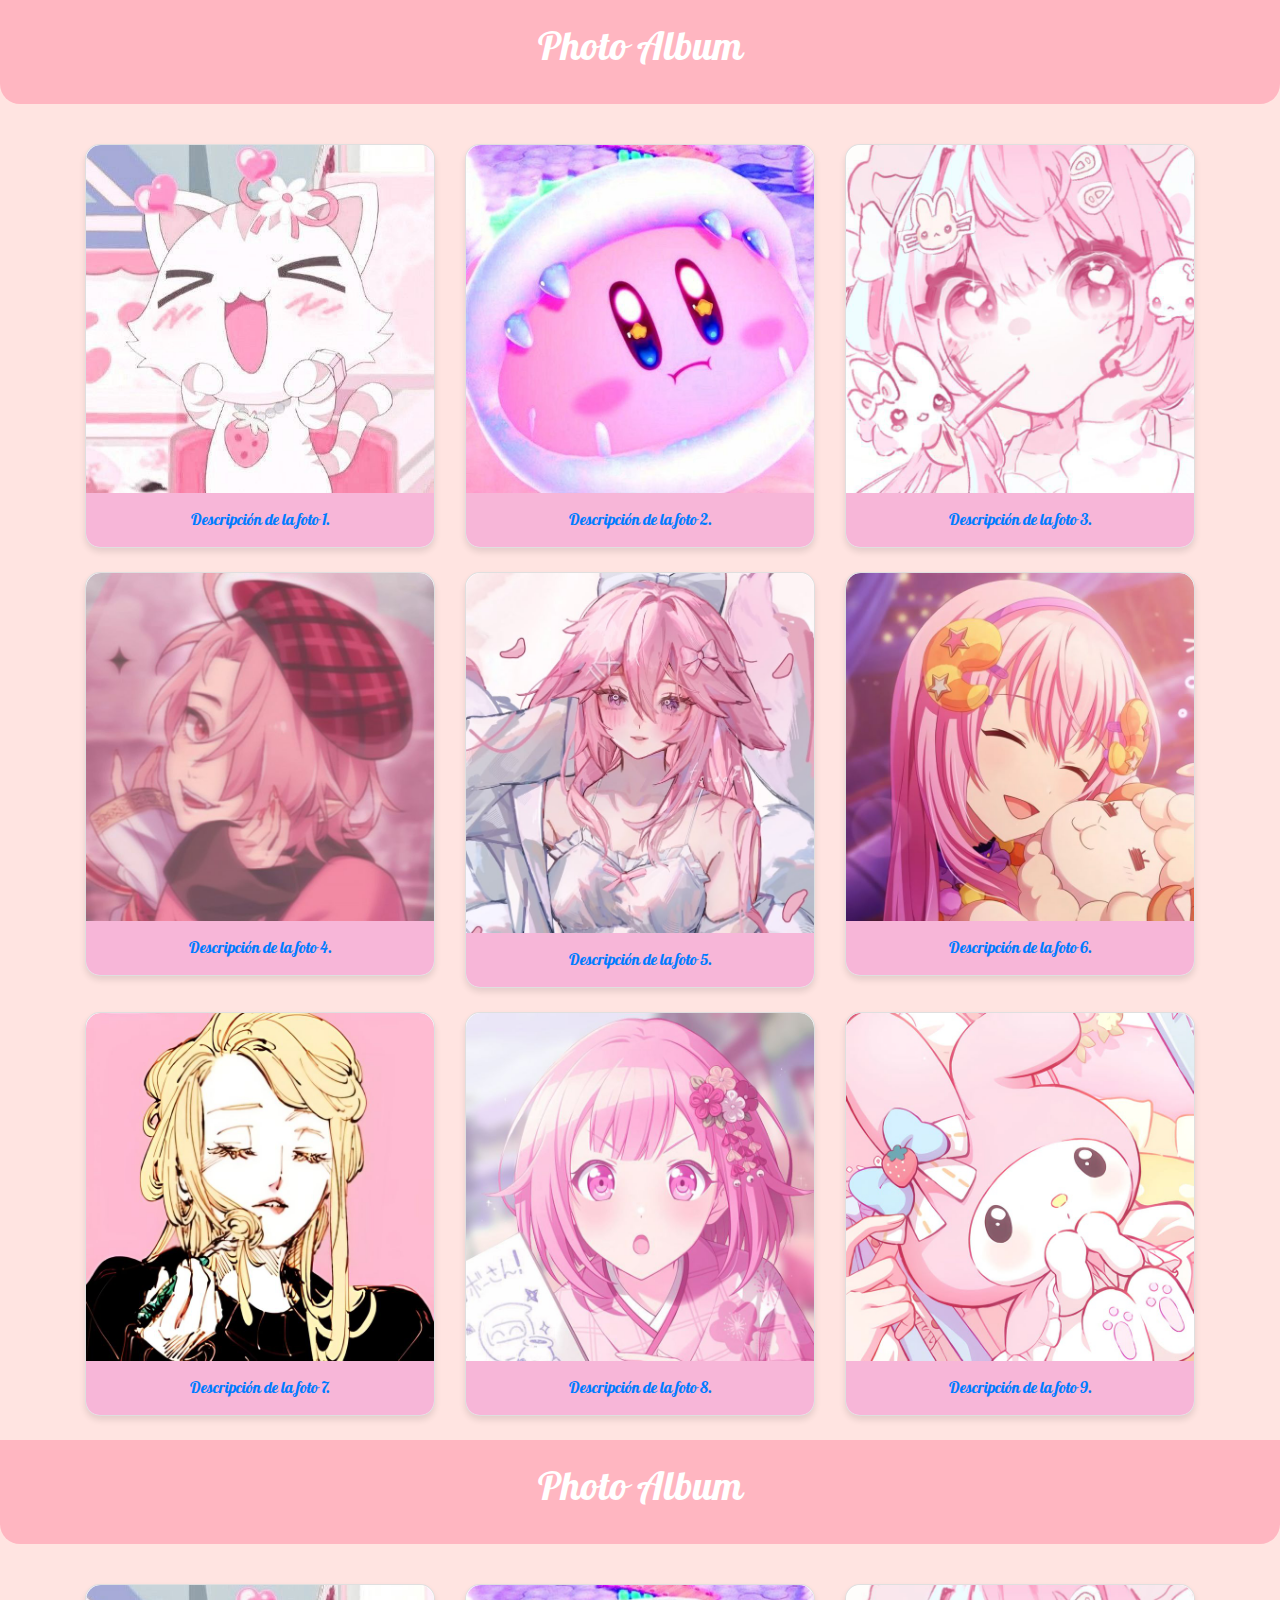
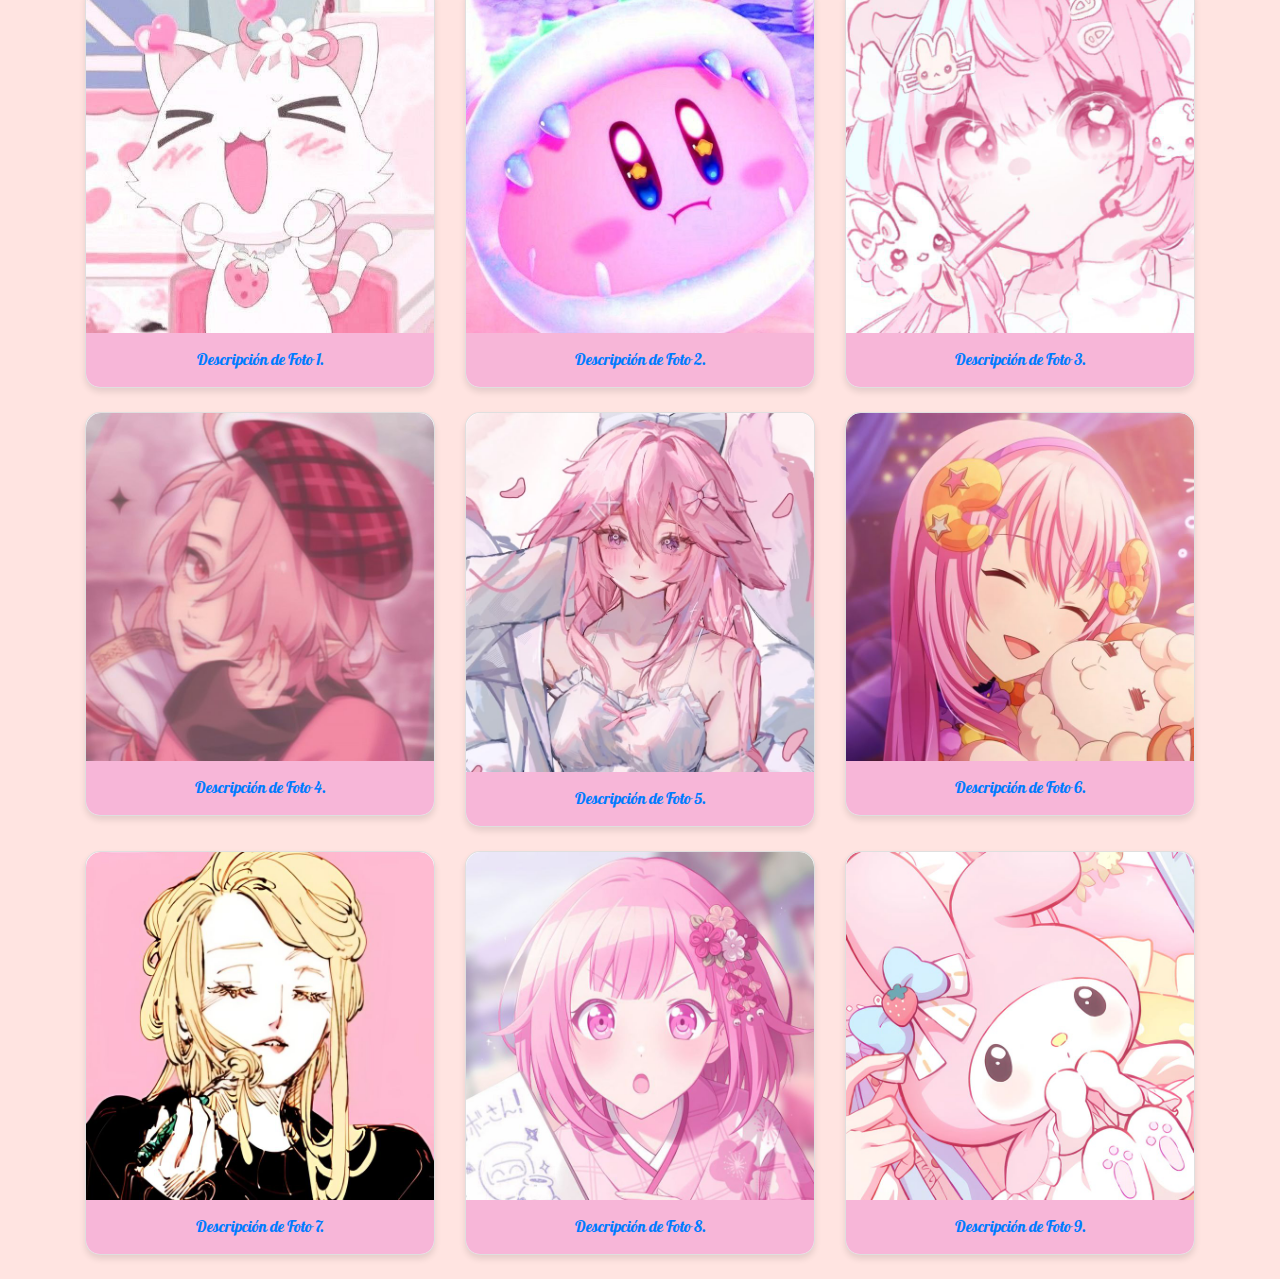
==== index.html @ 77560e46 "photo album v1" ====
<!DOCTYPE html>
<html lang="es">
<head>
    <meta charset="UTF-8">
    <meta name="viewport" content="width=device-width, initial-scale=1.0">
    <title>Galería de Fotos</title>
    <link rel="stylesheet" href="https://stackpath.bootstrapcdn.com/bootstrap/4.3.1/css/bootstrap.min.css">
    <link rel="stylesheet" href="assets/css/styles.css">
    <link rel="preconnect" href="https://fonts.googleapis.com">
    <link rel="preconnect" href="https://fonts.gstatic.com" crossorigin>
    <link href="https://fonts.googleapis.com/css2?family=Pattaya&display=swap" rel="stylesheet">
</head>
<body>
    <header class="text-center py-4">
        <h1>Photo Album</h1>
    </header>
    <div class="container">
        <div class="row">
            <!-- Imagen 1 -->
            <div class="col-md-4 col-sm-6 mb-4">
                <a href="detalle.html?img=photo1.jpg&titulo=Foto%201&desc=Esta%20es%20la%20primera%20imagen">
                <div class="card">
                    <img src="assets/imagenes/photo1.jpg" class="card-img-top" alt="Foto 1">
                    <div class="card-body">
                        <p class="card-text">Descripción de la foto 1.</p>
                    </div>
                </div>
            </div>
            <!-- Imagen 2 -->
            <div class="col-md-4 col-sm-6 mb-4">
                <a href="detalle.html?img=photo2.jpg&titulo=Foto%202&desc=Esta%20es%20la%20segunda%20imagen">
                <div class="card">
                    <img src="assets/imagenes/photo2.jpg" class="card-img-top" alt="Foto 2">
                    <div class="card-body">
                        <p class="card-text">Descripción de la foto 2.</p>
                    </div>
                </div>
            </div>
            <!-- Imagen 3 -->
            <div class="col-md-4 col-sm-6 mb-4">
                <a href="detalle.html?img=photo3.jpg&titulo=Foto%203&desc=Esta%20es%20la%20tercera%20imagen">
                <div class="card">
                    <img src="assets/imagenes/photo3.jpg" class="card-img-top" alt="Foto 3">
                    <div class="card-body">
                        <p class="card-text">Descripción de la foto 3.</p>
                    </div>
                </div>
            </div>
            <!-- Imagen 4 -->
            <div class="col-md-4 col-sm-6 mb-4">
                <a href="detalle.html?img=photo4.jpg&titulo=Foto%204&desc=Esta%20es%20la%20cuarta%20imagen">
                <div class="card">
                    <img src="assets/imagenes/photo4.jpg" class="card-img-top" alt="Foto 4">
                    <div class="card-body">
                        <p class="card-text">Descripción de la foto 4.</p>
                    </div>
                </div>
            </div>
            <!-- Imagen 5 -->
            <div class="col-md-4 col-sm-6 mb-4">
                <a href="detalle.html?img=photo5.jpg&titulo=Foto%205&desc=Esta%20es%20la%20quinta%20imagen">
                <div class="card">
                    <img src="assets/imagenes/photo5.jpg" class="card-img-top" alt="Foto 5">
                    <div class="card-body">
                        <p class="card-text">Descripción de la foto 5.</p>
                    </div>
                </div>
            </div>
            <!-- Imagen 6 -->
            <div class="col-md-4 col-sm-6 mb-4">
                <a href="detalle.html?img=photo6.jpg&titulo=Foto%206&desc=Esta%20es%20la%20sexta%20imagen">
                <div class="card">
                    <img src="assets/imagenes/photo6.jpg" class="card-img-top" alt="Foto 6">
                    <div class="card-body">
                        <p class="card-text">Descripción de la foto 6.</p>
                    </div>
                </div>
            </div>
            <!-- Imagen 7 -->
            <div class="col-md-4 col-sm-6 mb-4">
                <a href="detalle.html?img=photo7.jpg&titulo=Foto%207&desc=Esta%20es%20la%20septima%20imagen">
                <div class="card">
                    <img src="assets/imagenes/photo7.jpg" class="card-img-top" alt="Foto 7">
                    <div class="card-body">
                        <p class="card-text">Descripción de la foto 7.</p>
                    </div>
                </div>
            </div>
            <!-- Imagen 8 -->
            <div class="col-md-4 col-sm-6 mb-4">
                <a href="detalle.html?img=photo8.jpg&titulo=Foto%208&desc=Esta%20es%20la%20octava%20imagen">
                <div class="card">
                    <img src="assets/imagenes/photo8.jpg" class="card-img-top" alt="Foto 8">
                    <div class="card-body">
                        <p class="card-text">Descripción de la foto 8.</p>
                    </div>
                </div>
            </div>
            <!-- Imagen 9 -->
            <div class="col-md-4 col-sm-6 mb-4">
                <a href="detalle.html?img=photo9.jpg&titulo=Foto%209&desc=Esta%20es%20la%20novena%20imagen">
                <div class="card">
                    <img src="assets/imagenes/photo9.jpg" class="card-img-top" alt="Foto 9">
                    <div class="card-body">
                        <p class="card-text">Descripción de la foto 9.</p>
                    </div>
                </div>
            </div>
        </div>
    </div>      
    <script src="https://code.jquery.com/jquery-3.3.1.slim.min.js"></script>
    <script src="https://cdnjs.cloudflare.com/ajax/libs/popper.js/1.14.7/umd/popper.min.js"></script>
    <script src="https://stackpath.bootstrapcdn.com/bootstrap/4.3.1/js/bootstrap.min.js"></script>
    <script src="assets/js/main.js"></script>
</body>
</html>
---- assets/css/styles.css ----
body {
    background-color: #FFE4E1;
    font-family: "Pattaya", serif;
}

header {
    background-color: #FFB6C1;
    color: white;
    padding: 20px 0;
    text-align: center;
    font-size: 24px;
    font-weight: bold;
    border-bottom-left-radius: 20px;
    border-bottom-right-radius: 20px;
}

.pattaya-regular {
    font-family: "Pattaya", serif;
    font-weight: 400;
    font-style: normal;
  }
  

.container {
    margin-top: 40px; /* Aumenta la separación entre el header y las imágenes */
}

.card {
    border-radius: 15px;
    overflow: hidden;
    box-shadow: 0px 4px 6px rgba(0, 0, 0, 0.1);
    transition: transform 0.3s ease-in-out;
}

.card:hover {
    transform: scale(1.05);
}

.card-img-top {
    border-top-left-radius: 15px;
    border-top-right-radius: 15px;
}

.card-body {
    background-color: rgb(247, 182, 216);
    text-align: center;
    padding: 15px;
}

@media (max-width: 768px) {
    .card {
        margin-bottom: 20px;
    }
}
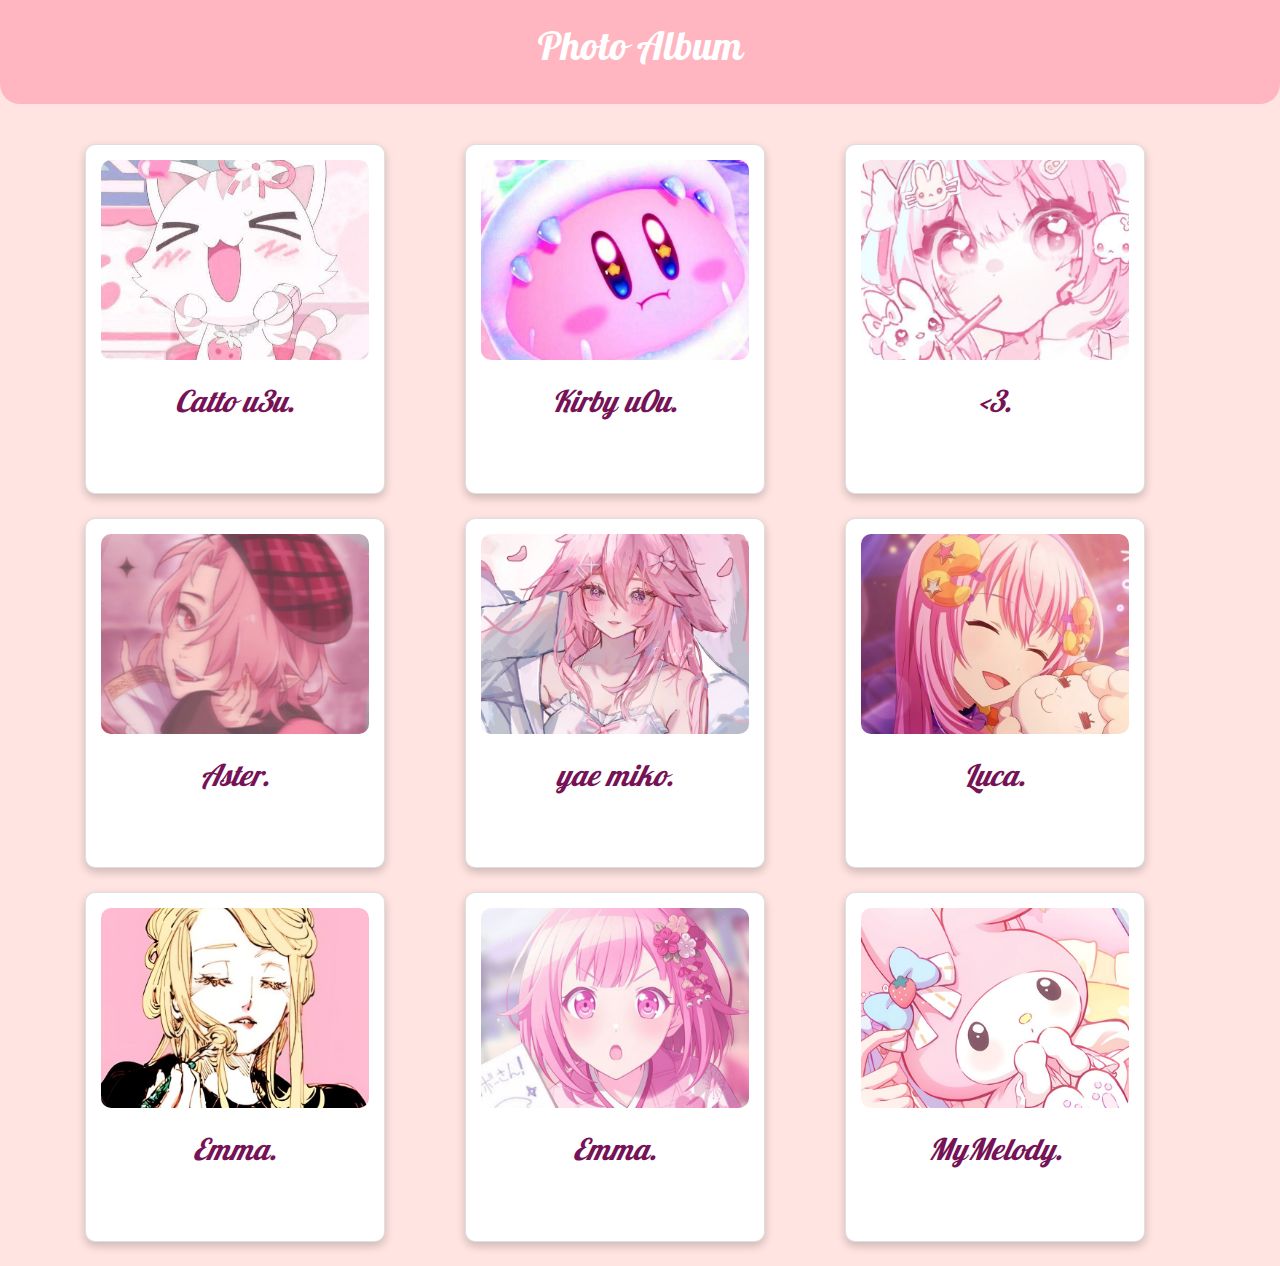
==== commit ccad8084: "Update index.html" ====
--- a/index.html
+++ b/index.html
@@ -18,93 +18,100 @@
         <div class="row">
             <!-- Imagen 1 -->
             <div class="col-md-4 col-sm-6 mb-4">
-                <a href="detalle.html?img=photo1.jpg&titulo=Foto%201&desc=Esta%20es%20la%20primera%20imagen">
+                <div class="card clickable-card" data-url="detalle.html?img=photo1.jpg&titulo=Foto%201&desc=Esta%20es%20la%20primera%20imagen">
                 <div class="card">
                     <img src="assets/imagenes/photo1.jpg" class="card-img-top" alt="Foto 1">
                     <div class="card-body">
-                        <p class="card-text">Descripción de la foto 1.</p>
+                        <p class="card-text"></p>
                     </div>
                 </div>
             </div>
             <!-- Imagen 2 -->
             <div class="col-md-4 col-sm-6 mb-4">
-                <a href="detalle.html?img=photo2.jpg&titulo=Foto%202&desc=Esta%20es%20la%20segunda%20imagen">
+                <div class="card clickable-card" data-url="detalle.html?img=photo2.jpg&titulo=Foto%202&desc=Esta%20es%20la%20segunda%20imagen">
                 <div class="card">
                     <img src="assets/imagenes/photo2.jpg" class="card-img-top" alt="Foto 2">
                     <div class="card-body">
-                        <p class="card-text">Descripción de la foto 2.</p>
+                        <p class="card-text"></p>
                     </div>
                 </div>
             </div>
             <!-- Imagen 3 -->
             <div class="col-md-4 col-sm-6 mb-4">
-                <a href="detalle.html?img=photo3.jpg&titulo=Foto%203&desc=Esta%20es%20la%20tercera%20imagen">
+                <div class="card clickable-card" data-url="detalle.html?img=photo3.jpg&titulo=Foto%203&desc=Esta%20es%20la%20tercera%20imagen">
                 <div class="card">
                     <img src="assets/imagenes/photo3.jpg" class="card-img-top" alt="Foto 3">
                     <div class="card-body">
-                        <p class="card-text">Descripción de la foto 3.</p>
+                        <p class="card-text"></p>
                     </div>
                 </div>
             </div>
+            </div>
             <!-- Imagen 4 -->
             <div class="col-md-4 col-sm-6 mb-4">
-                <a href="detalle.html?img=photo4.jpg&titulo=Foto%204&desc=Esta%20es%20la%20cuarta%20imagen">
+                <div class="card clickable-card" data-url=detalle.html?img=photo4.jpg&titulo=Foto%204&desc=Esta%20es%20la%20cuarta%20imagen">
                 <div class="card">
                     <img src="assets/imagenes/photo4.jpg" class="card-img-top" alt="Foto 4">
                     <div class="card-body">
-                        <p class="card-text">Descripción de la foto 4.</p>
+                        <p class="card-text"></p>
                     </div>
                 </div>
             </div>
+            </div>
             <!-- Imagen 5 -->
             <div class="col-md-4 col-sm-6 mb-4">
-                <a href="detalle.html?img=photo5.jpg&titulo=Foto%205&desc=Esta%20es%20la%20quinta%20imagen">
+                <div class="card clickable-card" data-url="detalle.html?img=photo5.jpg&titulo=Foto%205&desc=Esta%20es%20la%20quinta%20imagen">
                 <div class="card">
                     <img src="assets/imagenes/photo5.jpg" class="card-img-top" alt="Foto 5">
                     <div class="card-body">
-                        <p class="card-text">Descripción de la foto 5.</p>
+                        <p class="card-text"></p>
                     </div>
                 </div>
             </div>
+            </div>
             <!-- Imagen 6 -->
             <div class="col-md-4 col-sm-6 mb-4">
-                <a href="detalle.html?img=photo6.jpg&titulo=Foto%206&desc=Esta%20es%20la%20sexta%20imagen">
+                <div class="card clickable-card" data-url="detalle.html?img=photo6.jpg&titulo=Foto%206&desc=Esta%20es%20la%20sexta%20imagen">
                 <div class="card">
                     <img src="assets/imagenes/photo6.jpg" class="card-img-top" alt="Foto 6">
                     <div class="card-body">
-                        <p class="card-text">Descripción de la foto 6.</p>
+                        <p class="card-text"></p>
                     </div>
                 </div>
             </div>
+            </div>
             <!-- Imagen 7 -->
             <div class="col-md-4 col-sm-6 mb-4">
-                <a href="detalle.html?img=photo7.jpg&titulo=Foto%207&desc=Esta%20es%20la%20septima%20imagen">
+                <div class="card clickable-card" data-url="detalle.html?img=photo7.jpg&titulo=Foto%207&desc=Esta%20es%20la%20septima%20imagen">
                 <div class="card">
                     <img src="assets/imagenes/photo7.jpg" class="card-img-top" alt="Foto 7">
                     <div class="card-body">
-                        <p class="card-text">Descripción de la foto 7.</p>
+                        <p class="card-text"></p>
                     </div>
                 </div>
             </div>
+            </div>
             <!-- Imagen 8 -->
             <div class="col-md-4 col-sm-6 mb-4">
-                <a href="detalle.html?img=photo8.jpg&titulo=Foto%208&desc=Esta%20es%20la%20octava%20imagen">
+                <div class="card clickable-card" data-url="detalle.html?img=photo8.jpg&titulo=Foto%208&desc=Esta%20es%20la%20octava%20imagen">
                 <div class="card">
                     <img src="assets/imagenes/photo8.jpg" class="card-img-top" alt="Foto 8">
                     <div class="card-body">
-                        <p class="card-text">Descripción de la foto 8.</p>
+                        <p class="card-text"></p>
                     </div>
                 </div>
             </div>
+            </div>
             <!-- Imagen 9 -->
             <div class="col-md-4 col-sm-6 mb-4">
-                <a href="detalle.html?img=photo9.jpg&titulo=Foto%209&desc=Esta%20es%20la%20novena%20imagen">
+                <div class="card clickable-card" data-url="detalle.html?img=photo9.jpg&titulo=Foto%209&desc=Esta%20es%20la%20novena%20imagen">
                 <div class="card">
                     <img src="assets/imagenes/photo9.jpg" class="card-img-top" alt="Foto 9">
                     <div class="card-body">
-                        <p class="card-text">Descripción de la foto 9.</p>
+                        <p class="card-text"></p>
                     </div>
                 </div>
+            </div>
             </div>
         </div>
     </div>      
--- a/assets/css/styles.css
+++ b/assets/css/styles.css
@@ -26,29 +26,73 @@
 }
 
 .card {
-    border-radius: 15px;
-    overflow: hidden;
-    box-shadow: 0px 4px 6px rgba(0, 0, 0, 0.1);
-    transition: transform 0.3s ease-in-out;
+    width: 300px; /* Ajusta el ancho */
+    height: 350px;
+    padding: 15px;
+    border-radius: 10px;
+    background: white;
+    box-shadow: 0px 4px 10px rgba(0, 0, 0, 0.2);
+    text-align: center;
 }
 
 .card:hover {
     transform: scale(1.05);
+    text-decoration: none; /* Asegura que no haya subrayado al pasar el mouse */
+    color: inherit; /* Evita cambios de color en hover */
 }
 
 .card-img-top {
-    border-top-left-radius: 15px;
-    border-top-right-radius: 15px;
+    width: 100%; /* Ocupar todo el ancho */
+    height: 300px; /* Hacer la imagen cuadrada */
+    object-fit: cover; /* Recortar la imagen si es necesario */
+    border-radius: 5px; /* Bordes redondeados */
+}
+.card-body {
+    padding: 20px;
+    background-color: rgb(255, 255, 255);
+    color: #333;
+    display: flex;
+    flex-direction: column;
+    justify-content: space-between;
 }
 
-.card-body {
-    background-color: rgb(247, 182, 216);
-    text-align: center;
-    padding: 15px;
+
+@media (max-width: 768px) {
+    .col-12 {
+        max-width: 100%;
+    }
 }
 
-@media (max-width: 768px) {
-    .card {
-        margin-bottom: 20px;
+@media (min-width: 768px) {
+    .col-md-6 {
+        max-width: 60%;
     }
-}+}
+
+@media (min-width: 992px) {
+    .col-lg-4 {
+        max-width: 33.33%;
+    }
+}
+
+.card-text {
+    font-size: 30px;
+    color: rgb(118, 18, 86);
+    text-decoration: none; /* Quita el subrayado */
+    cursor: default; /* Evita que parezca un link */
+    font-style: italic;
+}
+
+a {
+    text-decoration: none;
+}
+
+a:hover {
+    text-decoration: none;
+}
+
+.card-title {
+    font-size: 20px;
+    font-weight: bold;
+    margin: 10px 0 5px 0;
+}
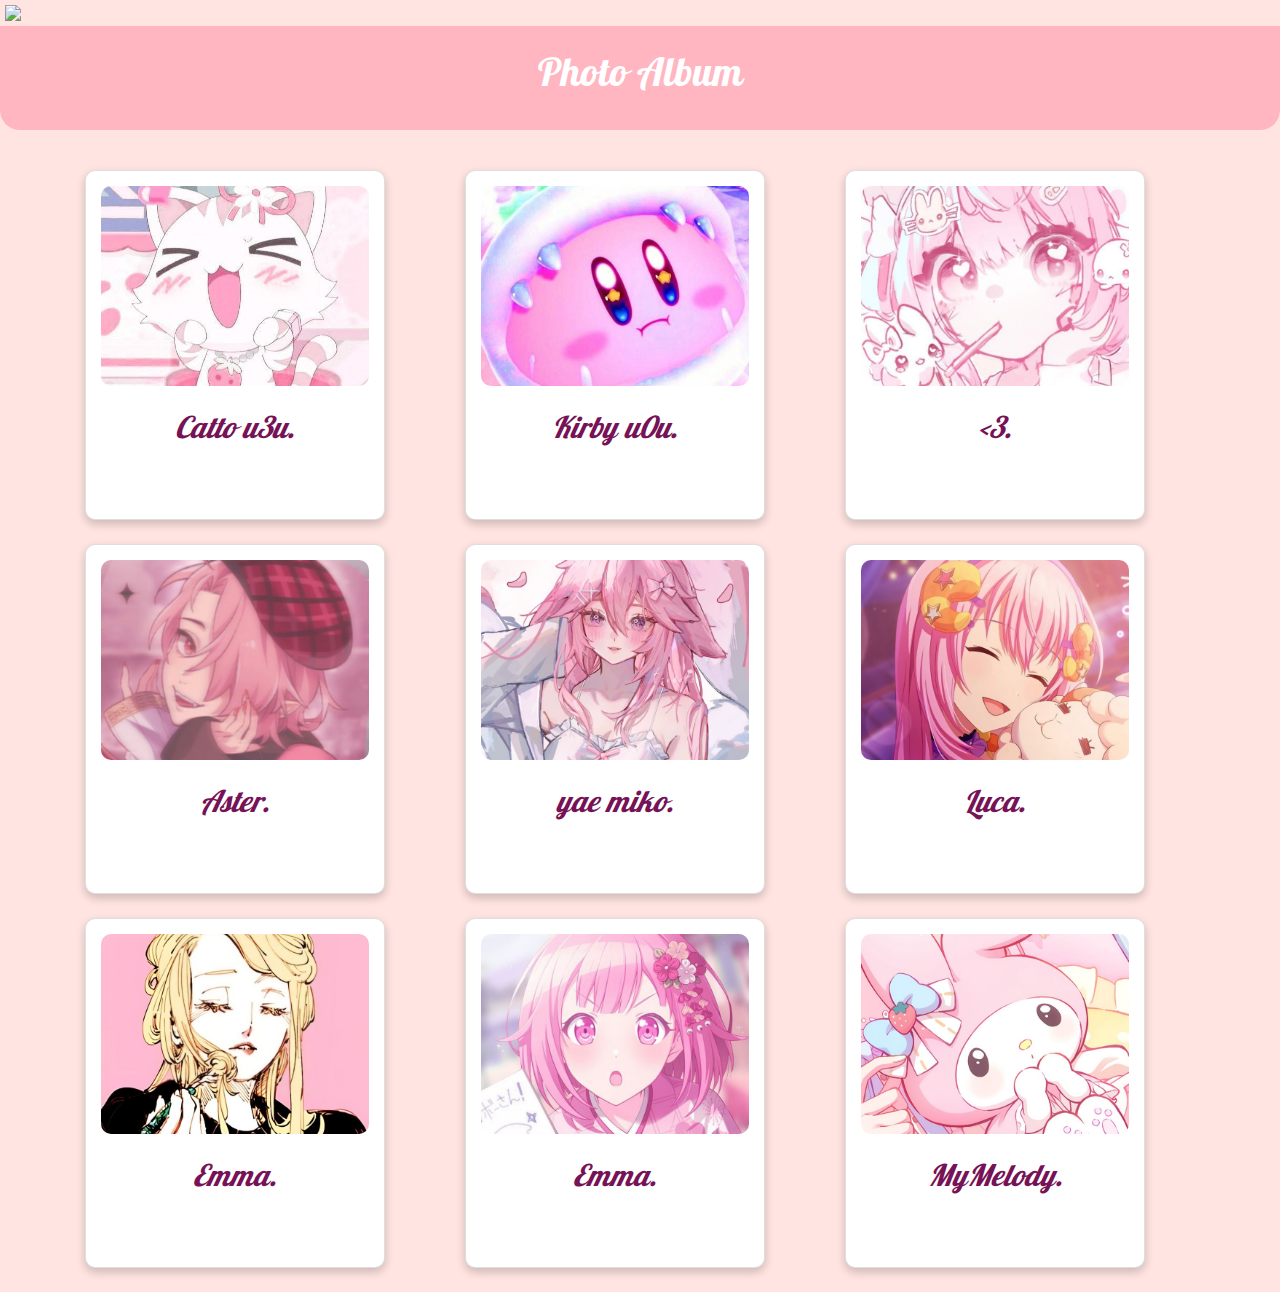
==== commit 54160b52: "Update index.html" ====
--- a/index.html
+++ b/index.html
@@ -1,6 +1,6 @@
 <!DOCTYPE html>
 <html lang="es">
-<head>
+<head id="mainHeader">
     <meta charset="UTF-8">
     <meta name="viewport" content="width=device-width, initial-scale=1.0">
     <title>Galería de Fotos</title>
@@ -9,8 +9,12 @@
     <link rel="preconnect" href="https://fonts.googleapis.com">
     <link rel="preconnect" href="https://fonts.gstatic.com" crossorigin>
     <link href="https://fonts.googleapis.com/css2?family=Pattaya&display=swap" rel="stylesheet">
+    <button id="themeToggle">
+        <img id="themeIcon" src="day.png" alt="Cambiar Tema">
+    </button>
 </head>
 <body>
+
     <header class="text-center py-4">
         <h1>Photo Album</h1>
     </header>
--- a/assets/css/styles.css
+++ b/assets/css/styles.css
@@ -12,6 +12,12 @@
     font-weight: bold;
     border-bottom-left-radius: 20px;
     border-bottom-right-radius: 20px;
+    transition: background-color 0.3s, color 0.3s; /* Efecto suave */
+}
+
+.light-theme {
+    background-color: #FFE4E1; /* Fondo claro */
+    color: white; /* Texto oscuro */
 }
 
 .pattaya-regular {
@@ -96,3 +102,55 @@
     font-weight: bold;
     margin: 10px 0 5px 0;
 }
+
+.dark-theme {
+    background-color: #451c44;  /* Fondo oscuro */
+    color: rgb(164, 128, 204);            /* Texto claro */
+}
+
+.dark-theme .card {
+    background: #844fa4;        /* Tarjetas más oscuras */
+    color: rgb(188, 142, 199);
+    box-shadow: 0px 4px 10px rgba(255, 255, 255, 0.2);
+}
+
+.dark-theme .card-body {
+    background: #844fa4;        /* Tarjetas más oscuras */
+    color: rgb(188, 142, 199);
+}
+
+.dark-theme .card-text {
+    font-size: 30px;
+    color: rgb(218, 171, 201);
+}
+
+.dark-theme header {
+    background-color: #984f9f;
+    color: white;
+}
+
+.light-theme header {
+    background-color: #FFB6C1;
+    color: white;
+}
+
+#themeIcon {
+    width: 16px;  /* Ajusta el tamaño de la imagen */
+    height: 16px;
+    margin-right: 5px; /* Espacio entre la imagen y el texto */
+}
+
+#themeToggle {
+    background: transparent; /* Hace que el fondo sea transparente */
+    border: none; /* Elimina el borde */
+    padding: 5px;
+    cursor: pointer;
+    display: flex;
+    align-items: center;
+    font-size: 16px; /* Ajusta el tamaño del texto */
+    color: white; /* Ajusta el color del texto según el tema */
+}
+
+button {
+    all: unset; /* Resetea los estilos predeterminados */
+}
